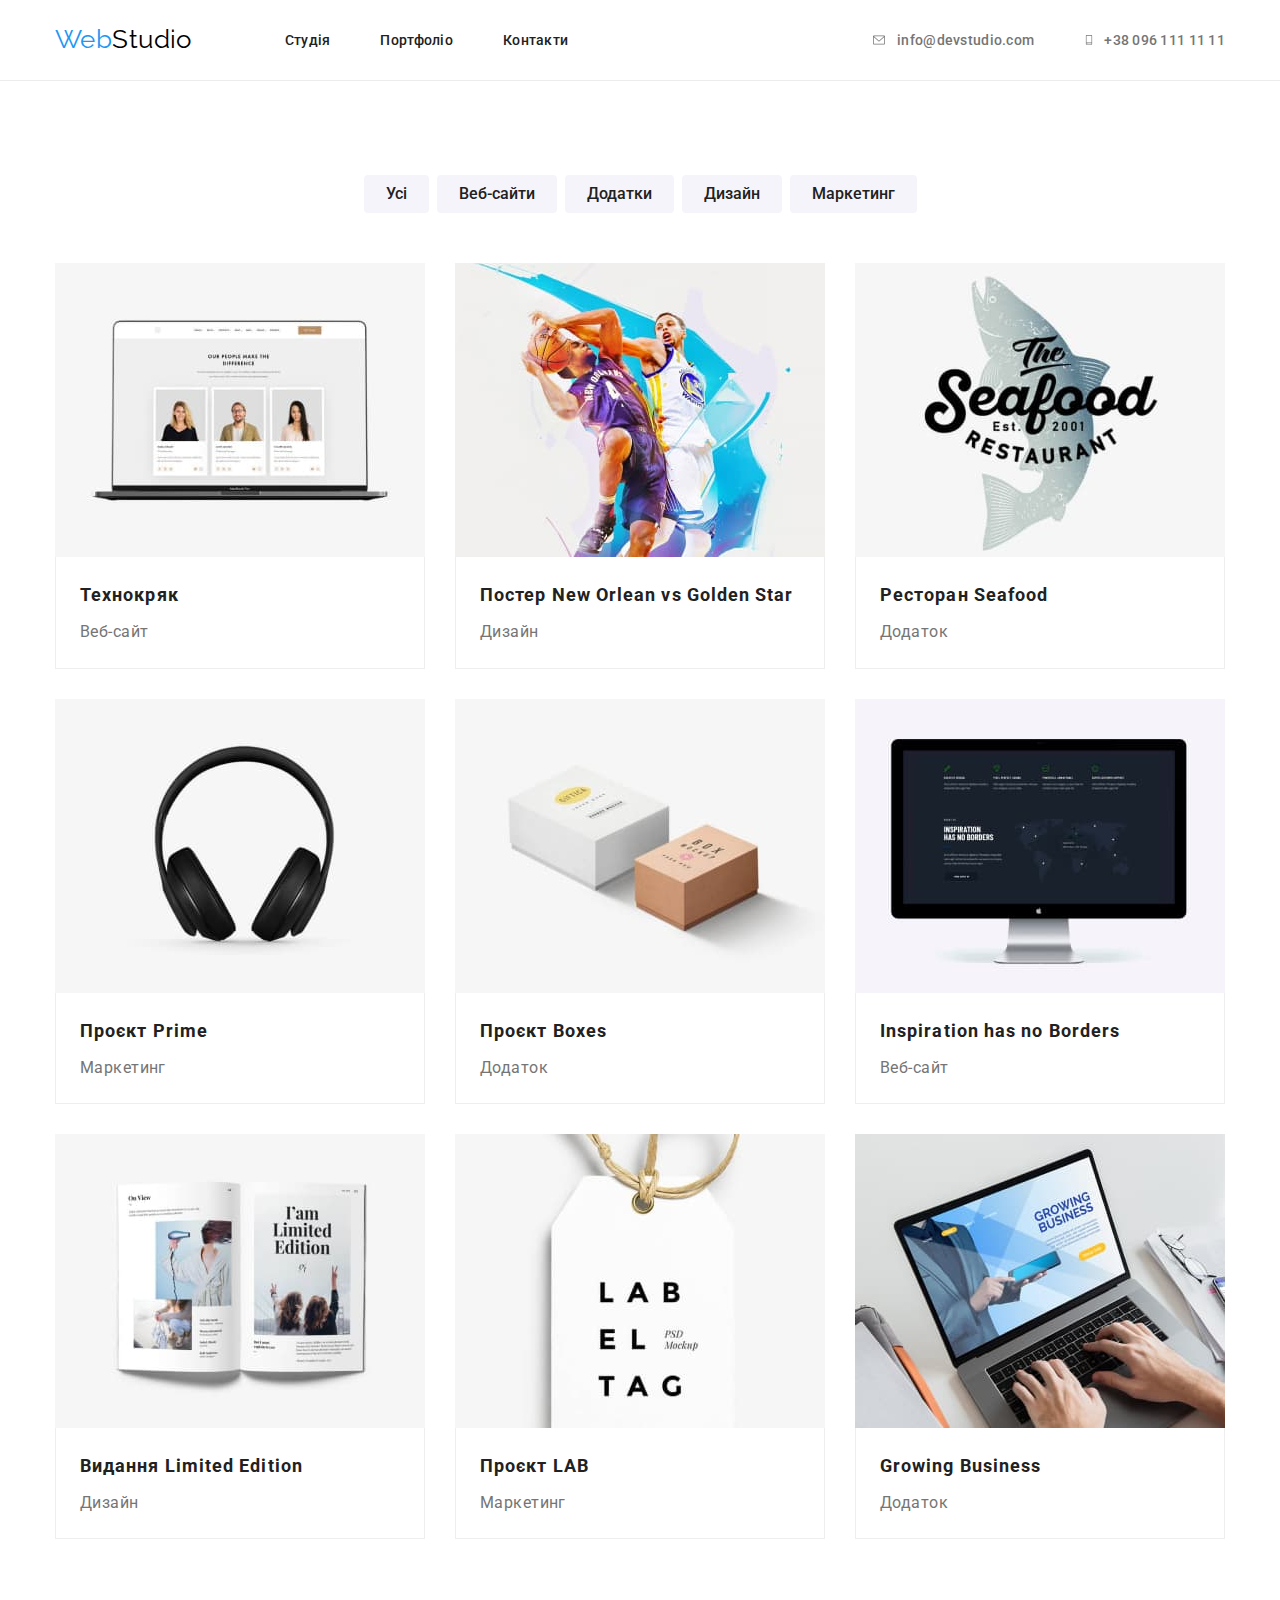
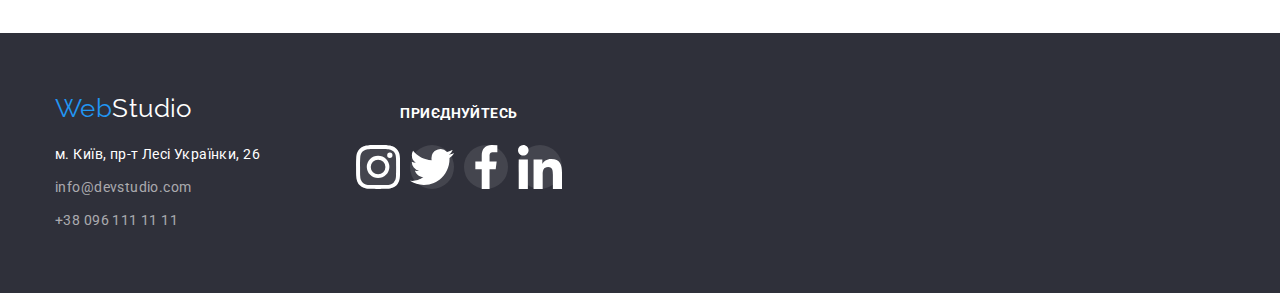
==== portfolio.html @ 84906fe2 "hw-04" ====
<!DOCTYPE html>
<html lang="uk">
  <head>
    <link
      href="https://fonts.googleapis.com/css2?family=Raleway:wght@700&family=Roboto:wght@400;500;700;900&display=swap"
      rel="stylesheet"
    />

    <meta charset="UTF-8" />
    <meta http-equiv="X-UA-Compatible" content="IE=edge" />
    <meta name="viewport" content="width=device-width, initial-scale=1.0" />
    <title>Портфоліо</title>

    <link
      rel="stylesheet"
      href="https://cdnjs.cloudflare.com/ajax/libs/modern-normalize/1.1.0/modern-normalize.min.css"
    />

    <link rel="stylesheet" href="./css/styles.css" />
  </head>
  <body>
    <!-- HEADER -->
    <header class="header">
      <div class="container">
        <nav class="main-nav">
          <a href="/" class="logo"><span class="logo-blue-part">Web</span>Studio</a>
          <ul class="site-nav list">
            <li class="item">
              <a href="./index.html" class="header-menu">Студія</a>
            </li>
            <li class="item">
              <a href="./portfolio.html" class="header-menu current">Портфоліо</a>
            </li>
            <li class="item">
              <a href="#" class="header-menu">Контакти</a>
            </li>
          </ul>
        </nav>

        <ul class="list header-contacts">
          <li class="item">
            <a href="mailto:info@devstudio.com" class="contact-mail link">
              <svg class="icon" width="16" height="12">
                <use href="./images/icons.svg#envelope"></use>
              </svg>
              info@devstudio.com
            </a>
          </li>

          <li class="item">
            <a href="tel:+380961111111" class="contact-phone link">
              <svg class="icon" width="10" height="16">
                <use href="./images/icons.svg#smartphone"></use>
              </svg>
              +38 096 111 11 11
            </a>
          </li>
        </ul>
      </div>
    </header>

    <main>
      <!-- PROJECTS -->
      <section class="projects section">
        <div class="container">
          <h1 class="visually-hidden">проекти</h1>

          <!-- projects-filter -->
          <ul class="list filter-buttons">
            <li class="item">
              <button type="button" class="btn">Усі</button>
            </li>

            <li class="item">
              <button type="button" class="btn">Веб-сайти</button>
            </li>

            <li class="item">
              <button type="button" class="btn">Додатки</button>
            </li>

            <li class="item">
              <button type="button" class="btn">Дизайн</button>
            </li>

            <li class="item">
              <button type="button" class="btn">Маркетинг</button>
            </li>
          </ul>

          <!-- project-units -->
          <div class="projects-container">
            <ul class="list">
              <li class="project-unit">
                <a href="#" class="project"
                  ><img
                    class="picture"
                    src="./images/staff.jpg"
                    alt="команда на екрані"
                    width="370"
                    height="294"
                  />
                  <div class="project-content">
                    <h2 class="project-name">Технокряк</h2>
                    <p class="project-description">Веб-сайт</p>
                  </div>
                </a>
              </li>

              <li class="project-unit">
                <a href="#" class="project">
                  <img
                    class="picture"
                    src="./images/basketball.jpg"
                    alt="баскетбол"
                    width="370"
                    height="294"
                  />
                  <div class="project-content">
                    <h2 class="project-name">Постер New Orlean vs Golden Star</h2>
                    <p class="project-description">Дизайн</p>
                  </div>
                </a>
              </li>

              <li class="project-unit">
                <a href="#" class="project"
                  ><img
                    class="picture"
                    src="./images/seafood-restaurant.jpg"
                    alt="ресторан seafood"
                    width="370"
                    height="294"
                  />
                  <div class="project-content">
                    <h2 class="project-name">Ресторан Seafood</h2>
                    <p class="project-description">Додаток</p>
                  </div></a
                >
              </li>

              <li class="project-unit">
                <a href="#" class="project"
                  ><img
                    class="picture"
                    src="./images/headphones.jpg"
                    alt="навушники"
                    width="370"
                    height="294"
                  />
                  <div class="project-content">
                    <h2 class="project-name">Проєкт Prime</h2>
                    <p class="project-description">Маркетинг</p>
                  </div></a
                >
              </li>

              <li class="project-unit">
                <a href="#" class="project"
                  ><img
                    class="picture"
                    src="./images/boxes.jpg"
                    alt="коробки"
                    width="370"
                    height="294"
                  />
                  <div class="project-content">
                    <h2 class="project-name">Проєкт Boxes</h2>
                    <p class="project-description">Додаток</p>
                  </div></a
                >
              </li>

              <li class="project-unit">
                <a href="#" class="project"
                  ><img
                    class="picture"
                    src="./images/inspiration.jpg"
                    alt="екран натхнення"
                    width="370"
                    height="294"
                  />
                  <div class="project-content">
                    <h2 class="project-name">Inspiration has no Borders</h2>
                    <p class="project-description">Веб-сайт</p>
                  </div></a
                >
              </li>

              <li class="project-unit">
                <a href="#" class="project"
                  ><img
                    class="picture"
                    src="./images/magazine.jpg"
                    alt="журнал"
                    width="370"
                    height="294"
                  />
                  <div class="project-content">
                    <h2 class="project-name">Видання Limited Edition</h2>
                    <p class="project-description">Дизайн</p>
                  </div></a
                >
              </li>

              <li class="project-unit">
                <a href="#" class="project"
                  ><img
                    class="picture"
                    src="./images/label.jpg"
                    alt="ярлик"
                    width="370"
                    height="294"
                  />
                  <div class="project-content">
                    <h2 class="project-name">Проєкт LAB</h2>
                    <p class="project-description">Маркетинг</p>
                  </div>
                </a>
              </li>

              <li class="project-unit">
                <a href="#" class="project"
                  ><img
                    class="picture"
                    src="./images/growing-business.jpg"
                    alt="зростаючий бізнес"
                    width="370"
                    height="294"
                  />
                  <div class="project-content">
                    <h2 class="project-name">Growing Business</h2>
                    <p class="project-description">Додаток</p>
                  </div></a
                >
              </li>
            </ul>
          </div>
        </div>
      </section>
    </main>

    <!-- FOOTER -->
    <footer class="footer">
      <div class="container">
        <div>
          <a href="/" class="logo"><span class="logo-blue-part">Web</span>Studio</a>
          <address>
            <ul class="list footer-contacts">
              <li class="item">
                <a href="#" class="footer-location">м. Київ, пр-т Лесі Українки, 26</a>
              </li>
              <li class="item">
                <a href="mailto:info@devstudio.com" class="footer-mail">info@devstudio.com</a>
              </li>
              <li class="item">
                <a href="tel:+380961111111" class="footer-phone">+38 096 111 11 11</a>
              </li>
            </ul>
          </address>
        </div>

        <div class="join-us">
          <h2 class="title">приєднуйтесь</h2>

          <ul class="footer-icons">
            <li>
              <a href="#" rel="noreferrer noopener nofollow" class="join-icon">
                <svg class="icon">
                  <use href="./images/icons.svg#instagram"></use>
                </svg>
              </a>
            </li>

            <li>
              <a href="#" rel="noreferrer noopener nofollow" class="join-icon">
                <svg class="icon">
                  <use href="./images/icons.svg#twitter"></use>
                </svg>
              </a>
            </li>

            <li>
              <a href="#" rel="noreferrer noopener nofollow" class="join-icon">
                <svg class="icon">
                  <use href="./images/icons.svg#facebook"></use>
                </svg>
              </a>
            </li>

            <li>
              <a href="#" rel="noreferrer noopener nofollow" class="join-icon">
                <svg class="icon">
                  <use href="./images/icons.svg#linkedin"></use>
                </svg>
              </a>
            </li>
          </ul>
        </div>
      </div>
    </footer>
  </body>
</html>
---- css/styles.css ----
:root {
    --main-text-color: #757575;
    --secondary-text-color: #212121;
    --border-color: #ECECEC;
    --color-in-action: #2196F3;
    --ftr-background-color: #2F303A;
    --hero-button-background-color: #188CE8;
    --white-color: #FFFFFF;
    --black-color: #000000;
    --main-background-color: #F5F4FA;
    --ftr-contact-text-color: rgba(255, 255, 255, 0.6);
    --project-border-color: #EEEEEE;
    --icons-grey: #AFB1B8;
    }

body {
    font-family: 'Roboto', 'Helvetica Neue', 'Verdana', 'Tahoma', sans-serif;
    color: var(--secondary-text-color);
    font-size: 14px;
    letter-spacing: 0.03em;
    background-color: var(--white-color);
}

h1,
h2,
h3,
h4,
h5,
h6,
p,
ul {
    margin: 0;padding: 0;
}

.container {
    width: 1200px;

    margin-left: auto;
    margin-right: auto;
    padding-left: 15px;
    padding-right: 15px;
}

.section {
    padding-top: 94px;
    padding-bottom: 94px;
}

.list {
    list-style: none;
}

.header {
    border-bottom: 1px solid var(--border-color);
}

.header .logo {
    margin-right: 93px;
    padding-top: 24px;
    padding-bottom: 25px;
}

.logo {
    font-family: 'Raleway', sans-serif;
    font-size: 26px;
    line-height: 1.17;
    text-decoration: none;
    color: var(--black-color);
}

.logo-blue-part {
    color: var(--color-in-action);
}

.site-nav {
    display: flex;
}

.site-nav .item:not(:last-child) {
    margin-right: 50px;
}

.header-menu {
    display: block;
    padding-top: 32px;
    padding-bottom: 32px;

    text-decoration: none;
    font-weight: 500;
    line-height: 1.17;
    letter-spacing: 0.02em;
    color: var(--secondary-text-color);
}

.current:visited,
.header-menu:hover,
.header-menu:focus {
    color: var(--color-in-action);
}

.header .container,
.main-nav {
    display: flex;
    align-items: center;
}

.header-contacts {
    display: flex;
    margin-left: auto;
}

.header-contacts .link {
    display: flex;
    align-items: center;

    color: var(--main-text-color);

    text-decoration: none;
    font-weight: 500;
    line-height: 1.17;
    letter-spacing: 0.02em;
}

.header-contacts .item + .item {
    margin-left: 50px;
}

.header-contacts .link:hover,
.header-contacts .link:focus {
    color: var(--color-in-action);
}

.header-contacts .icon {
    margin-right: 10px;
    fill: currentColor;
}

.footer {
    padding-top: 60px;
    padding-bottom: 60px;

    background-color: var(--ftr-background-color);
}

.footer .container {
    display: flex;
}

.footer .logo,
.footer-location,
.footer-mail{
    display: block;
}

.footer .logo {
    margin-bottom: 20px;

    color: var(--white-color);
}

.footer-location,
.footer-mail {
    margin-bottom: 9px;
}

.footer-contacts {
    line-height: 1.71;
    width: 231px;

}

.footer-location {
    text-decoration: none;
    color: var(--white-color);
    font-style: normal;
}

.footer-mail,
.footer-phone {
    text-decoration: none;
    color: var(--ftr-contact-text-color);
    font-style: normal;
}

.footer-location:hover, .footer-location:focus,
.footer-mail:hover, .footer-mail:focus,
.footer-phone:hover, .footer-phone:focus {
    color: var(--color-in-action);
}

.join-us {
    margin-left: 70px;
    padding-top: 9px;
}

.footer .title {
    font-size: 14px;
    font-weight: 700;
    line-height: 1.7;
    color: var(--white-color);
    text-transform: uppercase;

    margin-bottom: 20px;
}

.footer-icons {
    display: flex;
    gap: 10px;

    justify-content: center;

    list-style: none;
    margin: 0;
}

.footer-icons .join-icon {
    display: flex;

    align-items: center;
    justify-content: center;

    fill: var(--white-color);

    background-color: rgba(255, 255, 255, 0.1);

    width: 44px;
    height: 44px;
    border-radius: 50%;
}



.footer-icons .join-icon:hover {
    background-color: var(--color-in-action);

    width: 44px;
    height: 44px;

    fill: var(--white-color);
}

.hero {
    text-align: center;
}

.overlay {
    height: 600px;
    max-width: 1600px;

    margin-left: auto;
    margin-right: auto;
    padding-top: 200px;
    padding-bottom: 200px;

    background-image: linear-gradient(to right, rgba(47, 48, 58, 0.4), rgba(47, 48, 58, 0.4)), url('../images/hero-image.jpg');
    background-repeat: no-repeat;
    background-size: cover;
    background-position: center;
}

.hero-title {
    margin-top: 0;
    margin-bottom: 30px;

    color: var(--white-color);
    font-weight: 900;
    font-size: 44px;
    line-height: 1.36;
    letter-spacing: 0.06em;
    text-transform: uppercase;
}

.hero-btn {
    display: flex;
    justify-content: center;
    align-items: center;

    width: 216px;
    height: 50px;

    border-radius: 4px;
    border: none;

    margin-left: auto;
    margin-right: auto;

    font-family: inherit;
    cursor: pointer;
    color: var(--white-color);
    font-weight: 700;
    font-size: 16px;
    line-height: 1.88;
    letter-spacing: 0.06em;

    background-color: var(--color-in-action);
    box-shadow: 0px 4px 4px rgba(0, 0, 0, 0.15);
}

.hero-btn:hover,
.hero-btn:focus {
    background-color: var(--hero-button-background-color);
}

.title {
    color: var(--secondary-text-color);
    font-weight: 700;
    font-size: 36px;
    line-height: 1.17;
    text-align: center;
}

.visually-hidden {
    position: absolute;
    width: 1px;
    height: 1px;
    margin: -1px;
    border: 0;
    padding: 0;
    clip: rect(0 0 0 0);
    overflow: hidden;
}

.advantages {
    padding-bottom: 0;
}

.advantages .list,
.projects-container .list,
.about .list,
.staff .list {
    display: flex;
    gap: 30px;
}

.advantages-unit,
.staff-unit {
    flex-basis: calc((100% - 90px) / 4);
}

.advantages-unit .icon-field {
    display: flex;

    justify-content: center;
    align-items: center;

    width: 270px;
    height: 120px;

    margin-bottom: 30px;


    background: var(--main-background-color);
    border-radius: 4px;
}

.advantages-title {
    margin-bottom: 10px;

    color: var(--secondary-text-color);
    font-weight: 700;
    line-height: 1.17;
    font-size: 14px;
}

.advantages-description {
    color: var(--main-text-color);
    line-height: 1.71;
}

.about-unit {
    flex-basis: calc((100% - 60px) / 3);
}

.picture {
    display: block;
}

.staff {
    background-color: var(--main-background-color);
}

.about .title, 
.staff .title,
.clients-section .title {
    margin-bottom: 50px;
}

.staff-unit {
    text-align: center;

    background-color: var(--white-color);
    box-shadow: 0px 1px 3px rgba(0, 0, 0, 0.12), 0px 1px 1px rgba(0, 0, 0, 0.14), 0px 2px 1px rgba(0, 0, 0, 0.2);
    border-radius: 0px 0px 4px 4px;
}

.staff .content {
    padding-top: 30px;
    padding-bottom: 30px;
}

.staff-name {
    margin-bottom: 10px;

    color: var(--secondary-text-color);
    font-weight: 500;
    font-size: 16px;
    line-height: 1.17;
}

.staff-role {
    color: var(--main-text-color);
    font-size: 16px;
    line-height: 1.17;
    margin-bottom: 16px;
}

.staff .statt-icon {
    display: flex;
    gap: 10px;

    justify-content: center;

    list-style: none;
    margin: 0;
}

.staff .icon {
    display: flex;

    align-items: center;
    justify-content: center;

    fill: var(--icons-grey);

    background-color: inherit;
    
    width: 44px;
    height: 44px;
    border-radius: 50%;
}

.staff .icon:hover {
    background-color: var(--color-in-action);

    fill: var(--white-color);
}

.clients {
    display: flex;
    gap: 30px;
    list-style: none;
    margin: 0;
    padding: 0;
}

.clients .client-icon {
    flex-basis: calc((100% - 150px) / 6);
    height: 92px;

    border: 1px solid var(--icons-grey);
    border-radius: 4px;
}

.clients .client-icon:hover,
.clients .client-icon:focus {
    border-color: var(--color-in-action);
}

.clients .icon {
    display: flex;
    justify-content: center;
    align-items: center;

    width: inherit;
    height: inherit;

    margin-left: auto;
    margin-right: auto;

    fill: var(--icons-grey);
}

.clients .icon:hover,
.clients .icon:focus {
    fill: var(--color-in-action)
}

.filter-buttons {
    display: flex;
    justify-content: center;
    margin-bottom: 50px;
}

.filter-buttons .btn {
    padding: 6px 22px;

    font-family: inherit;
    cursor: pointer;
    color: var(--secondary-text-color);
    font-weight: 500;
    font-size: 16px;
    line-height: 1.63;
    background-color: var(--main-background-color);
    border-radius: 4px;
    border: none;
}

.filter-buttons .item:not(:last-child) {
    margin-right: 8px;
}

.filter-buttons .btn:hover,
.filter-buttons .btn:focus {
    color: var(--white-color);
    background-color: var(--color-in-action);
    box-shadow: 0px 4px 4px rgba(0, 0, 0, 0.25);
}

.projects {
    margin-left: auto;
    margin-right: auto;
}

.projects-container .list {
    flex-wrap: wrap;
}

.project-unit {
    flex-basis: calc((100% - 60px) / 3);
}

.project-unit:hover {
    box-shadow: 0px 1px 1px rgba(0, 0, 0, 0.12), 0px 4px 4px rgba(0, 0, 0, 0.06), 1px 4px 6px rgba(0, 0, 0, 0.16);
}

.project-unit .project-content {
    border: 1px solid var(--project-border-color);
    border-top-style: none;
    padding: 20px 24px;
}

.project {
    text-decoration: none;
}

.project-name {
    margin-bottom: 4px;
    color: var(--secondary-text-color);
    font-weight: 700;
    font-size: 18px;
    line-height: 2;
    letter-spacing: 0.06em;
}
.project-description {
    color: var(--main-text-color);
    font-size: 16px;
    line-height: 1.88;
}
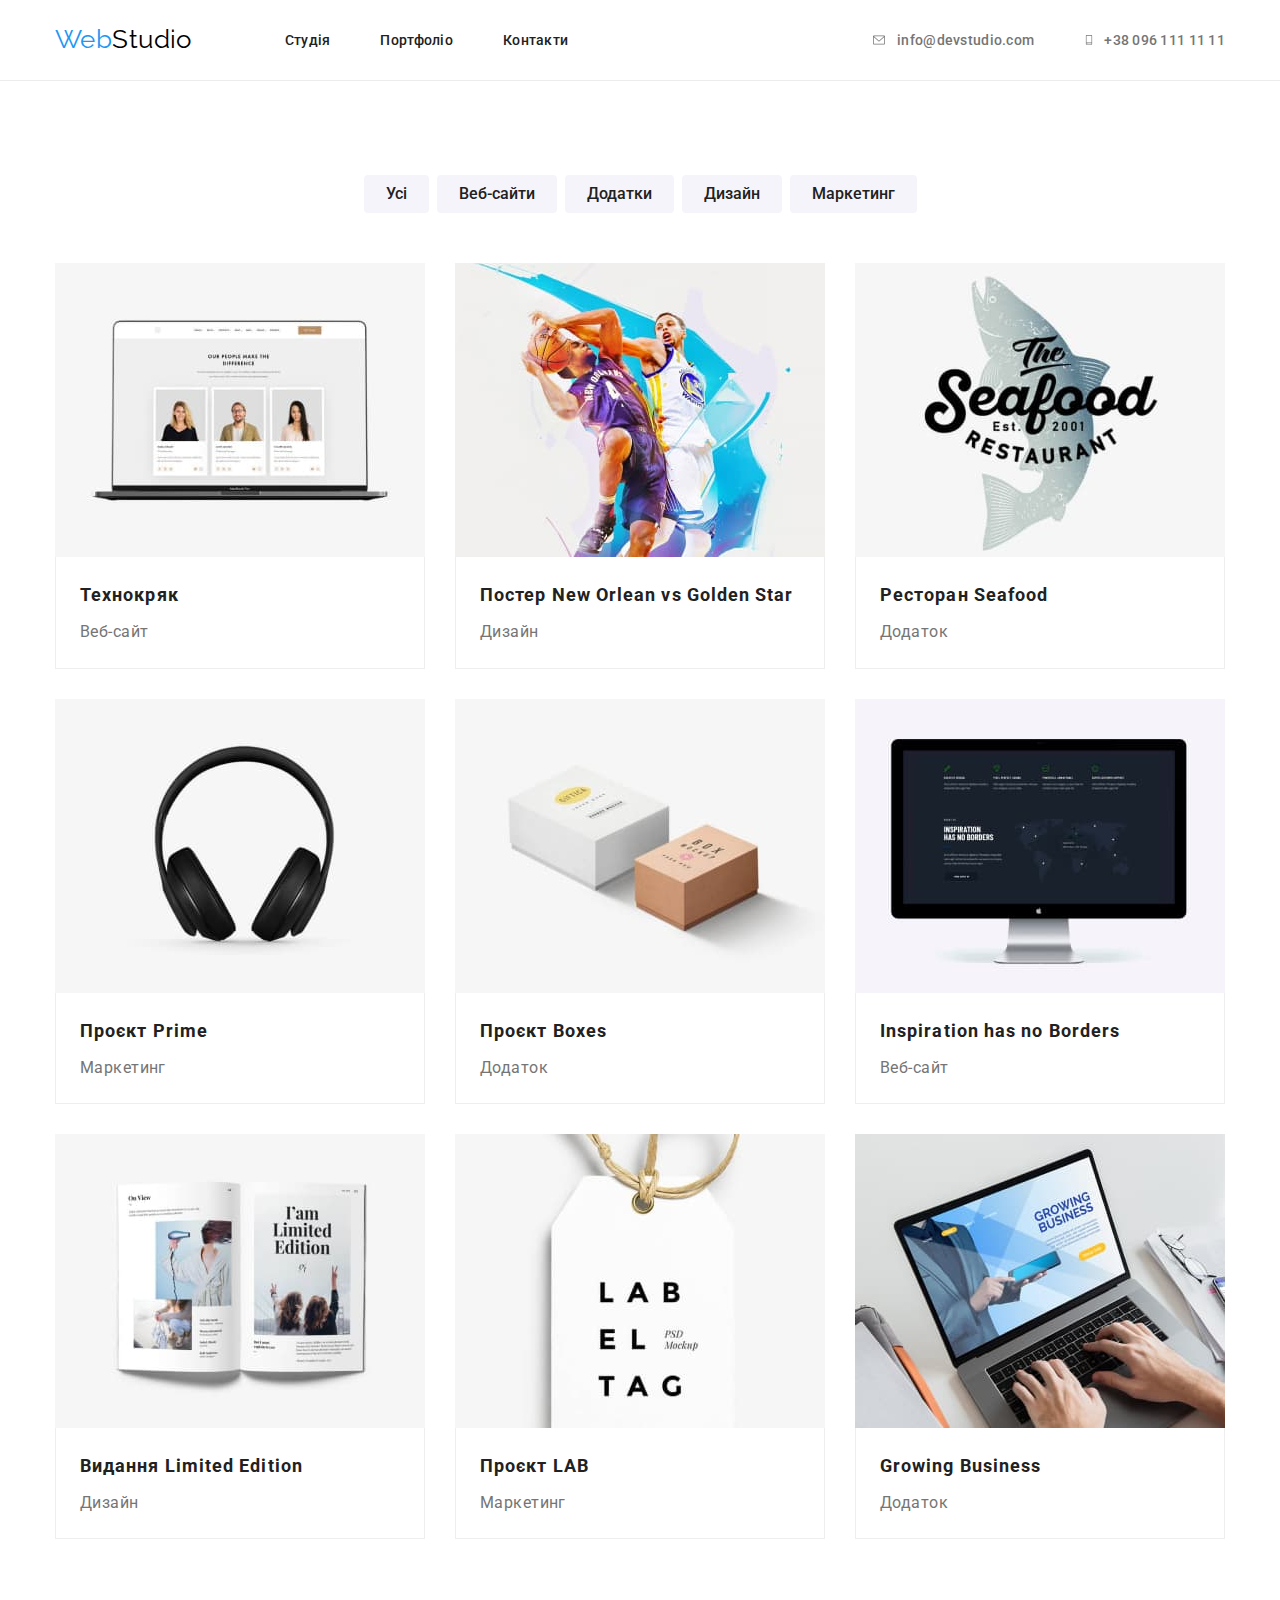
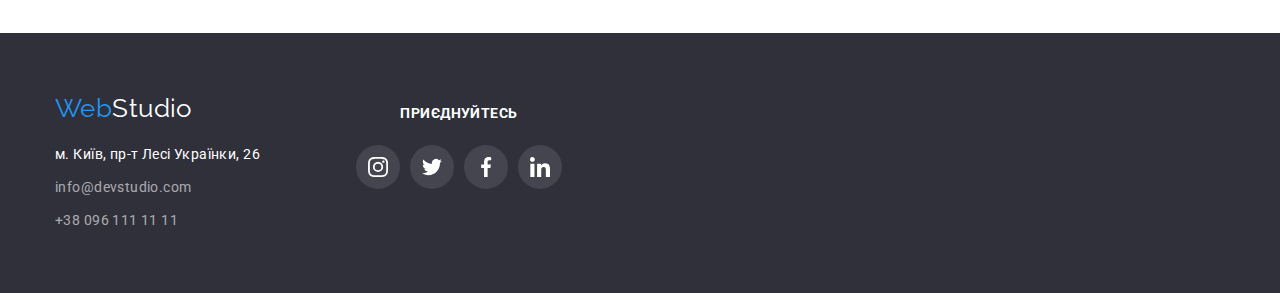
==== commit b3a16deb: "portfolio-footer fixed" ====
--- a/portfolio.html
+++ b/portfolio.html
@@ -266,7 +266,7 @@
           <ul class="footer-icons">
             <li>
               <a href="#" rel="noreferrer noopener nofollow" class="join-icon">
-                <svg class="icon">
+                <svg width="20" height="20">
                   <use href="./images/icons.svg#instagram"></use>
                 </svg>
               </a>
@@ -274,7 +274,7 @@
 
             <li>
               <a href="#" rel="noreferrer noopener nofollow" class="join-icon">
-                <svg class="icon">
+                <svg width="20" height="20">
                   <use href="./images/icons.svg#twitter"></use>
                 </svg>
               </a>
@@ -282,7 +282,7 @@
 
             <li>
               <a href="#" rel="noreferrer noopener nofollow" class="join-icon">
-                <svg class="icon">
+                <svg width="20" height="20">
                   <use href="./images/icons.svg#facebook"></use>
                 </svg>
               </a>
@@ -290,7 +290,7 @@
 
             <li>
               <a href="#" rel="noreferrer noopener nofollow" class="join-icon">
-                <svg class="icon">
+                <svg width="20" height="20">
                   <use href="./images/icons.svg#linkedin"></use>
                 </svg>
               </a>
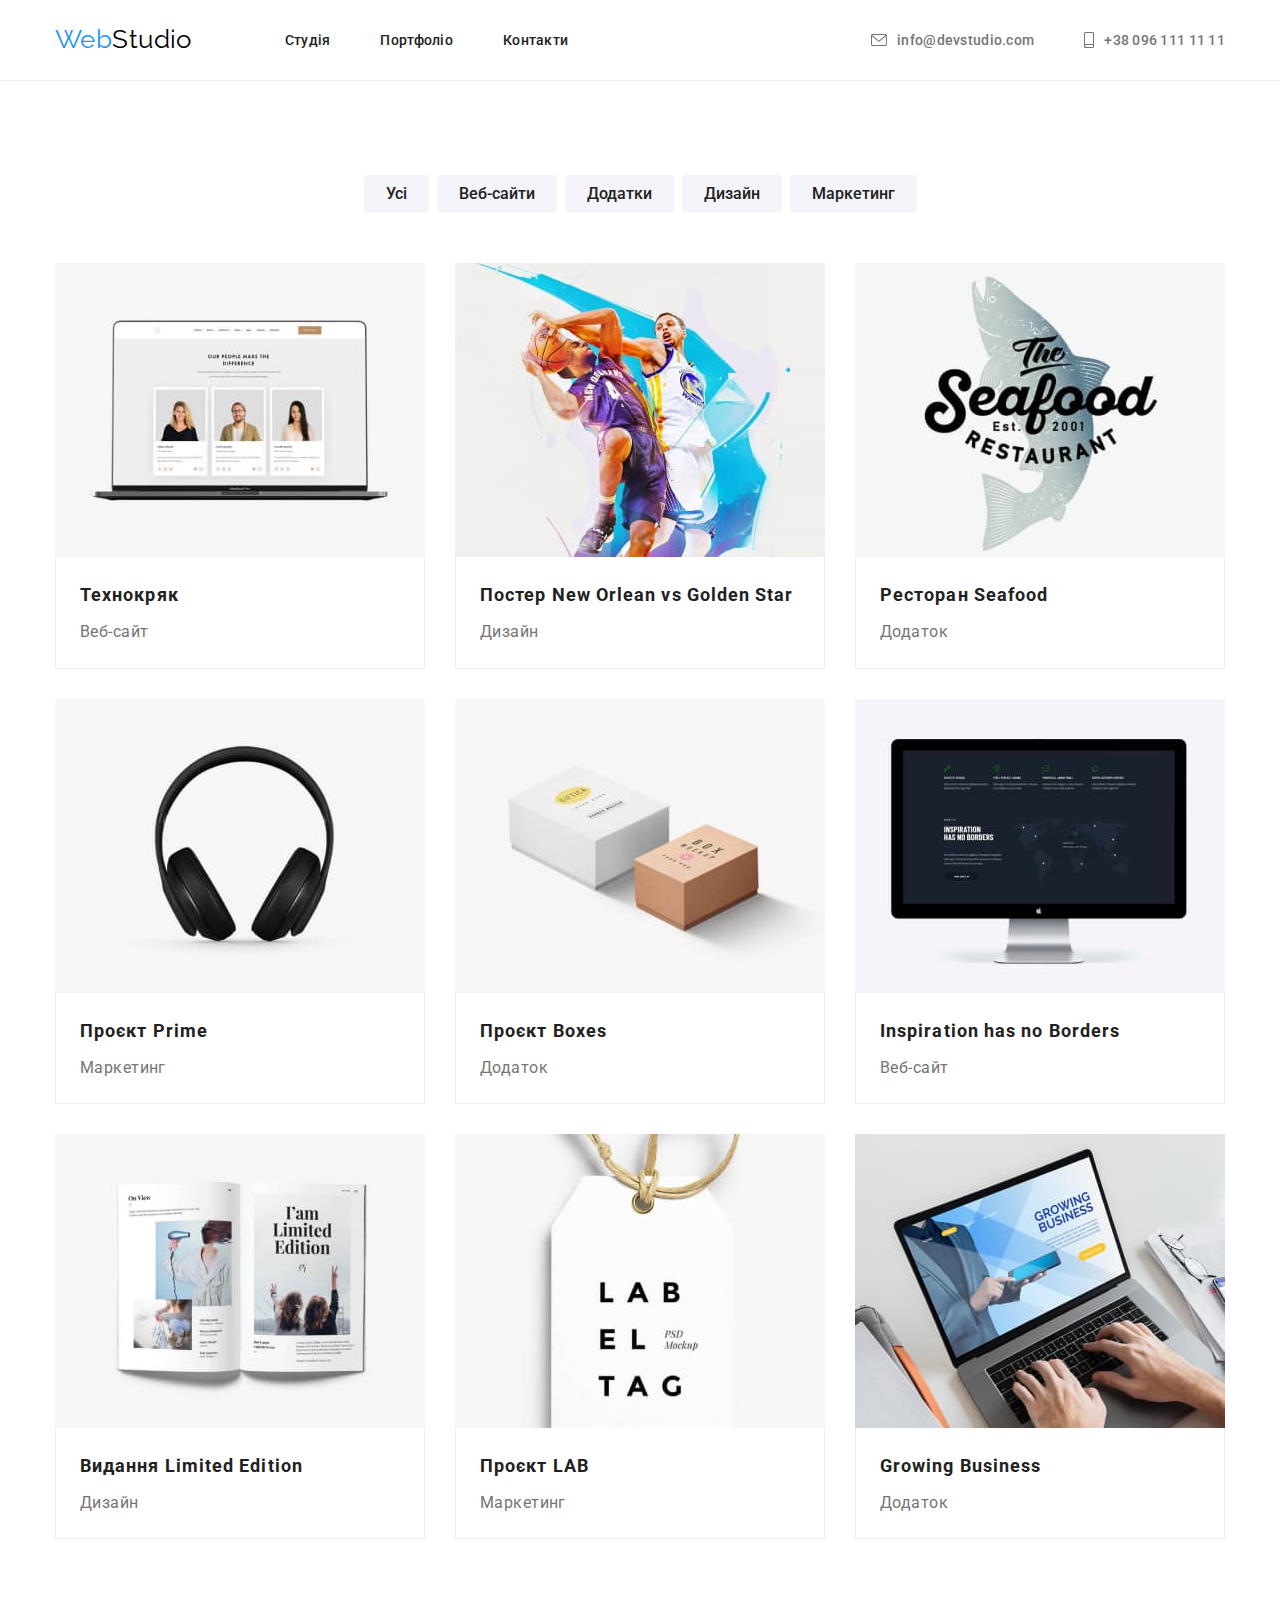
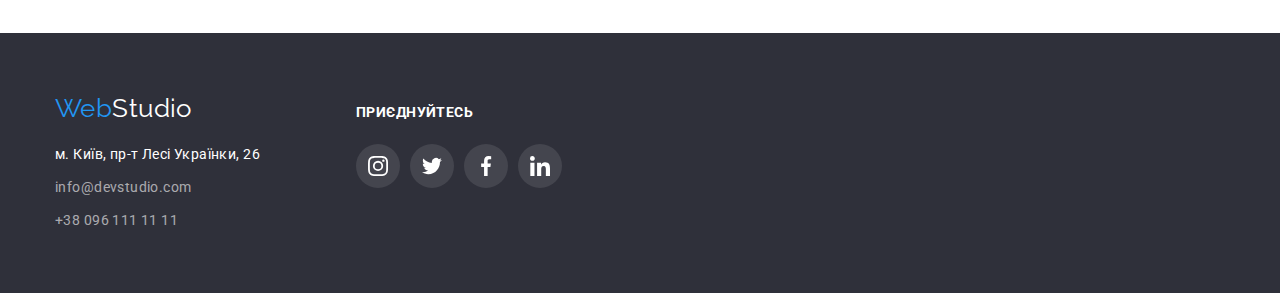
==== commit 2f622fbd: "one more correction after review" ====
--- a/portfolio.html
+++ b/portfolio.html
@@ -261,7 +261,7 @@
         </div>
 
         <div class="join-us">
-          <h2 class="title">приєднуйтесь</h2>
+          <p class="join">приєднуйтесь</p>
 
           <ul class="footer-icons">
             <li>
--- a/css/styles.css
+++ b/css/styles.css
@@ -144,6 +144,8 @@
 
 .footer .container {
     display: flex;
+
+    align-items: baseline;
 }
 
 .footer .logo,
@@ -190,11 +192,9 @@
 
 .join-us {
     margin-left: 70px;
-    padding-top: 9px;
-}
-
-.footer .title {
-    font-size: 14px;
+}
+
+.footer .join {
     font-weight: 700;
     line-height: 1.7;
     color: var(--white-color);
@@ -240,15 +240,9 @@
 }
 
 .hero {
-    text-align: center;
-}
-
-.overlay {
     height: 600px;
     max-width: 1600px;
 
-    margin-left: auto;
-    margin-right: auto;
     padding-top: 200px;
     padding-bottom: 200px;
 
@@ -256,6 +250,8 @@
     background-repeat: no-repeat;
     background-size: cover;
     background-position: center;
+
+    text-align: center;
 }
 
 .hero-title {
@@ -555,4 +551,4 @@
     color: var(--main-text-color);
     font-size: 16px;
     line-height: 1.88;
-}+}
